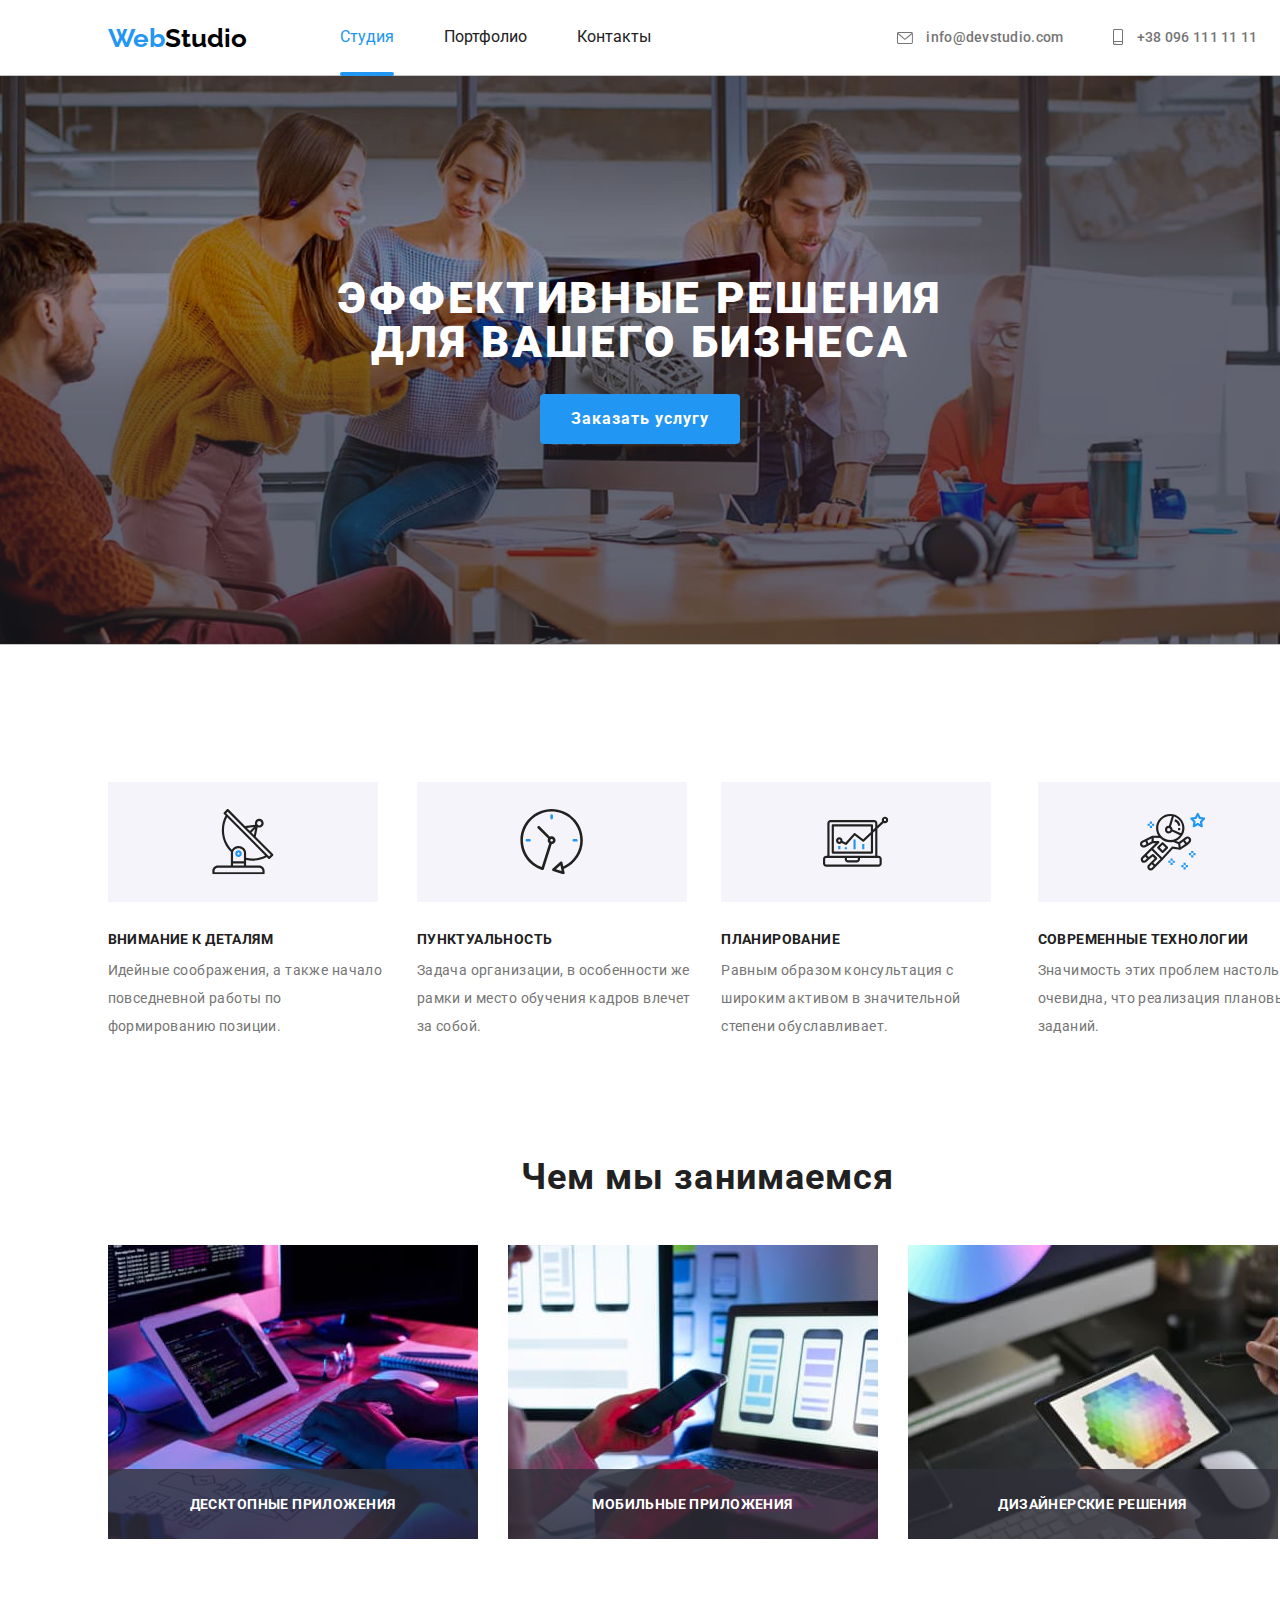
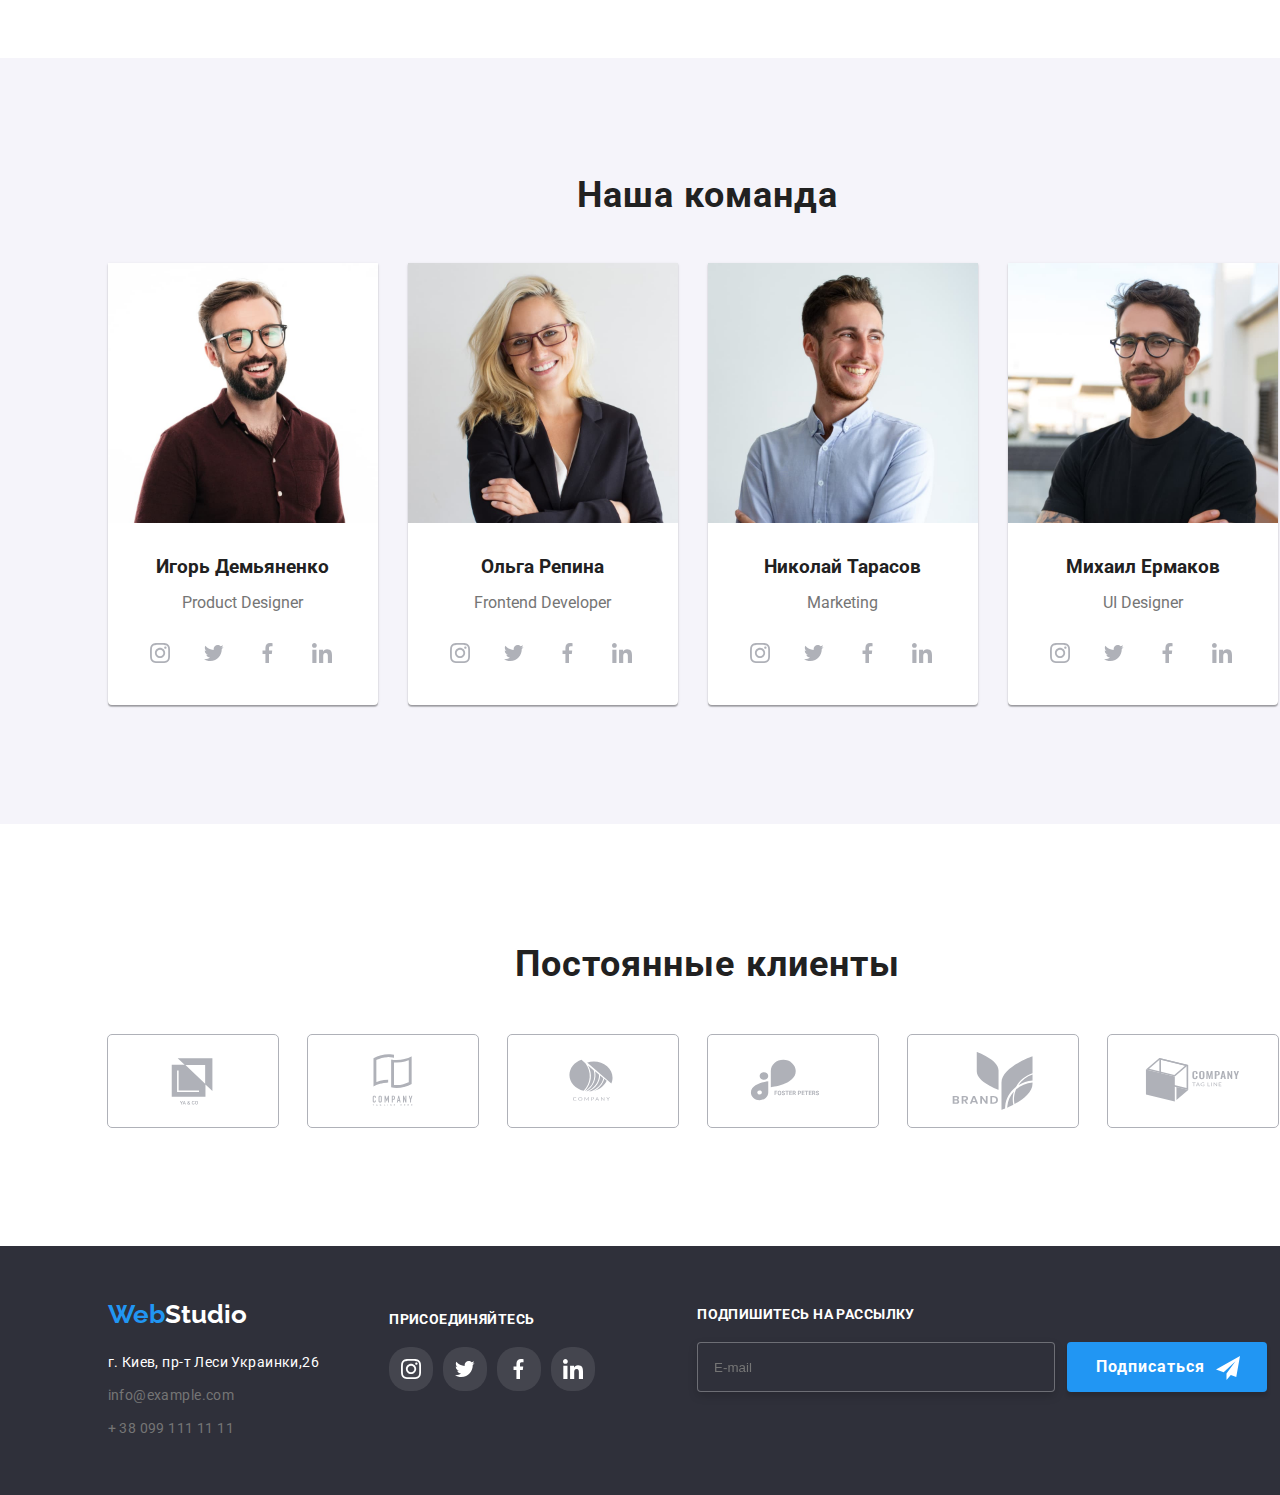
==== index.html @ a1c28020 "goit-markup-hw-06" ====
<!DOCTYPE html>
<html lang="en">

<head>
    <meta charset="UTF-8">
    <meta http-equiv="X-UA-Compatible" content="IE=edge">
    <meta name="viewport" content="width=device-width, initial-scale=1.0">
    <title>Document</title>
    <style>
        @import url('https://fonts.googleapis.com/css2?family=Oleo+Script+Swash+Caps&family=Oleo+Script:wght@400;700&family=Raleway:ital,wght@0,100;0,200;0,300;0,400;0,500;0,600;0,700;0,800;0,900;1,300&family=Roboto:wght@100;300;400;500;700;900&display=swap');
    </style>
    <link rel="stylesheet" href="./css/main.css">
    <link rel="stylesheet" href="./css/normalize.css">
</head>

<body>
    <header class="header">
        <div class="container header-container">
            <a class="het-logo logo" href="./index.html">Web<span class="accent">Studio</span></a>
            <nav class="nav">
                <ul class="het">
                    <li><a class="het-nav is-active-current" href="./index.html">Студия</a>
                    </li>
                    <li><a class="het-nav menu is-active" href="./portfolio.html">Портфолио</a>
                    </li>
                    <li><a class="het-nav menu is-active" href="">Контакты</a>
                    </li>
                </ul>
            </nav>

            <ul class="het-contacts">
                <li>
                    <a class="het-nav contacts" href="mailto:info@example.com">
                        <svg class="btn-icon">
                            <use class="icon-envelope" href="icon/symbol-defs.svg#icon-envelope">
                            </use>
                        </svg>
                        info@devstudio.com
                    </a>
                </li>
                <li>
                    <a class="het-nav contacts" href="tel:+380991111111">
                        <svg class="btn-icon-2">
                            <use class="icon-smartphone" href="icon/symbol-defs.svg#icon-smartphone">
                            </use>
                        </svg>
                        +38 096 111 11 11

                    </a>
                </li>
            </ul>

        </div>

    </header>

    <section class="teamwork">
        <div class="overlay">
            <h1 class="hero_title">Эффективные решения для вашего бизнеса</h1>
            <div class="button_bg">
                <button class="hero_button" type="button" data-modal-open>Заказать услугу</button>
            </div>
    </section>

    <section class="futures">
        <div class="container features-container">
            <ul class="features-list">
                <li class="features-item">
                    <div class="features-bg">
                        <svg class="features-icon">
                            <use href="icon/symbol-defs.svg#icon-antenna">

                            </use>
                        </svg>
                    </div>
                    <h2 class="features-title">Внимание к деталям</h2>
                    <p class="features-description">Идейные соображения, а также начало повседневной работы по
                        формированию позиции.</p>
                </li>
                <li class="features-item">
                    <div class="features-bg">
                        <svg class="features-icon">
                            <use href="icon/symbol-defs.svg#icon-clock">

                            </use>
                        </svg>
                    </div>
                    <h2 class="features-title">Пунктуальность</h2>
                    <p class="features-description">Задача организации, в особенности же рамки и место обучения кадров
                        влечет за собой.</p>
                </li>
                <li class="features-item">
                    <div class="features-bg">
                        <svg class="features-icon">
                            <use href="icon/symbol-defs.svg#icon-diagram">

                            </use>
                        </svg>
                    </div>
                    <h2 class="features-title">Планирование</h2>
                    <p class="features-description">Равным образом консультация с широким активом в значительной степени
                        обуславливает.</p>
                </li>
                <li class="features-item">
                    <div class="features-bg">
                        <svg class="features-icon">
                            <use href="icon/symbol-defs.svg#icon-astronaut">

                            </use>
                        </svg>
                    </div>
                    <h2 class="features-title">Современные технологии</h2>
                    <p class="features-description" data-modal-open>Значимость этих проблем настолько очевидна, что
                        реализация плановых заданий.</p>
                </li>
            </ul>
        </div>

    </section>

    <section class="images-work">
        <div class="container">
            <h2 class="images-title">Чем мы занимаемся</h2>

            <ul class="images-list">
                <li class="images-item">
                    <div class="images-relative">
                        <img class="img-list" src="./images/img7.jpg" width="370" height="294"
                            alt="Клацает по клавиатурке">
                        <h3 class="images-desc">ДЕСКТОПНЫЕ ПРИЛОЖЕНИЯ</h3>
                    </div>
                </li>
                <li class="images-item">
                    <div class="images-relative">
                        <img class="img-list" src="./images/img5.jpg" width="370" height="294"
                            alt="Отвечает Альтухам в инсте">
                        <h3 class="images-desc">МОБИЛЬНЫЕ ПРИЛОЖЕНИЯ</h3>
                    </div>
                </li>
                <li class="images-item">
                    <div class="images-relative">
                        <img class="img-list" src="./images/img6.jpg" width="370" height="294"
                            alt="Держит планшет с умным ебалом">
                        <h3 class="images-desc">ДИЗАЙНЕРСКИЕ РЕШЕНИЯ</h3>
                    </div>
                </li>
            </ul>
        </div>
    </section>

    <section class="work-heading">
        <div class="container">
            <h2 class="work-title">Наша команда</h2>
            <ul class="work-list">
                <li class="work-content">
                    <img class="img" src="./images/img1.jpg" alt="Игорь Демьяненко">
                    <h3 class="work-teacher">Игорь Демьяненко</h3>
                    <p class="activity"> Product Designer</p>
                    <ul class="work-panel">
                        <li class="network-bg">
                            <svg class="social-network-2">
                                <use href="icon/symbol-defs.svg#icon-instagram">

                                </use>
                            </svg>
                        </li>
                        <li class="network-bg">
                            <svg class="social-network-2">
                                <use href="icon/symbol-defs.svg#icon-twitter">

                                </use>
                            </svg>
                        </li>
                        <li class="network-bg">
                            <svg class="social-network-2">
                                <use href="icon/symbol-defs.svg#icon-facebook">

                                </use>
                            </svg>
                        </li>
                        <li class="network-bg">
                            <svg class="social-network-2">
                                <use href="icon/symbol-defs.svg#icon-in">

                                </use>
                            </svg>
                        </li>
                    </ul>
                </li>
                <li class="work-content">
                    <img class="img" src="./images/img2.jpg" alt="Ольга Репина">
                    <h3 class="work-teacher">Ольга Репина</h3>
                    <p class="activity">Frontend Developer</p>
                    <ul class="work-panel">
                        <li class="network-bg">
                            <svg class="social-network-2">
                                <use href="icon/symbol-defs.svg#icon-instagram">

                                </use>
                            </svg>
                        </li>
                        <li class="network-bg">
                            <svg class="social-network-2">
                                <use href="icon/symbol-defs.svg#icon-twitter">

                                </use>
                            </svg>
                        </li>
                        <li class="network-bg">
                            <svg class="social-network-2">
                                <use href="icon/symbol-defs.svg#icon-facebook">

                                </use>
                            </svg>
                        </li>
                        <li class="network-bg">
                            <svg class="social-network-2">
                                <use href="icon/symbol-defs.svg#icon-in">

                                </use>
                            </svg>
                        </li>
                    </ul>
                </li>
                <li class="work-content">
                    <img class="img" src="./images/img3.jpg" alt="Николай Тарасов">
                    <h3 class="work-teacher">Николай Тарасов</h3>
                    <p class="activity">Marketing</p>
                    <ul class="work-panel">
                        <li class="network-bg">
                            <svg class="social-network-2">
                                <use href="icon/symbol-defs.svg#icon-instagram">

                                </use>
                            </svg>
                        </li>
                        <li class="network-bg">
                            <svg class="social-network-2">
                                <use href="icon/symbol-defs.svg#icon-twitter">

                                </use>
                            </svg>
                        </li>
                        <li class="network-bg">
                            <svg class="social-network-2">
                                <use href="icon/symbol-defs.svg#icon-facebook">

                                </use>
                            </svg>
                        </li>
                        <li class="network-bg">
                            <svg class="social-network-2">
                                <use href="icon/symbol-defs.svg#icon-in">

                                </use>
                            </svg>
                        </li>
                    </ul>
                </li>
                <li class="work-content">
                    <img class="img" src="./images/img4.jpg" alt="Михаил Ермаков">
                    <h3 class="work-teacher">Михаил Ермаков</h3>
                    <p class="activity">UI Designer</p>
                    <ul class="work-panel">
                        <li class="network-bg">
                            <svg class="social-network-2">
                                <use href="icon/symbol-defs.svg#icon-instagram">

                                </use>
                            </svg>
                        </li>
                        <li class="network-bg">
                            <svg class="social-network-2">
                                <use href="icon/symbol-defs.svg#icon-twitter">

                                </use>
                            </svg>
                        </li>
                        <li class="network-bg">
                            <svg class="social-network-2">
                                <use href="icon/symbol-defs.svg#icon-facebook">

                                </use>
                            </svg>
                        </li>
                        <li class="network-bg">
                            <svg class="social-network-2">
                                <use href="icon/symbol-defs.svg#icon-in">

                                </use>
                            </svg>
                        </li>
                    </ul>
                </li>
            </ul>
        </div>
    </section>

    <section>
        <div class="container">
            <h2 class="customer">Постоянные клиенты</h2>
            <ul class="customer-list">
                <li class="customer-icon">
                    <svg class="button-icon">
                        <use href="icon/symbol-defs.svg#icon-yaco">

                        </use>
                    </svg>
                </li>
                <li class="customer-icon">
                    <svg class="button-icon">
                        <use href="icon/symbol-defs.svg#icon-company">

                        </use>
                    </svg>
                </li>
                <li class="customer-icon">
                    <svg class="button-icon">
                        <use href="icon/symbol-defs.svg#icon-company2">

                        </use>
                    </svg>
                </li>
                <li class="customer-icon">
                    <svg class="button-icon">
                        <use href="icon/symbol-defs.svg#icon-foster">

                        </use>
                    </svg>
                </li>
                <li class="customer-icon">
                    <svg class="button-icon">
                        <use href="icon/symbol-defs.svg#icon-group">

                        </use>
                    </svg>
                </li>
                <li class="customer-icon">
                    <svg class="button-icon">
                        <use href="icon/symbol-defs.svg#icon-brand">

                        </use>
                    </svg>
                </li>
            </ul>
        </div>
    </section>
    <footer class=" footer">
        <div class="container container-footer">
            <address class="wrapper-network">
                <ul class="wrapper-box">
                    <li class="wrapper-inc">
                        <a class="logo_wrapper" href="./index.html">Web<span class="accent_title">Studio</span></a>
                    </li>
                    <li class="wrapper-botton">
                        <a class="wrapper_item"
                            href="https://www.google.com/maps/place/бул.+Леси+Украинки,+26,+Киев,+02000/@50.4265807,30.5383858,17z/data=!3m1!4b1!4m5!3m4!1s0x40d4cf0e033ecbe9:0x57a4dffefec77da0!8m2!3d50.4265807!4d30.5383858">г.
                            Киев, пр-т Леси Украинки,26</a>
                    </li>
                    <li class="wrapper-botton">
                        <a class="wrapper" href="mailto:info@example.com">info@example.com</a>
                    </li>
                    <li class="wrapper-botton">
                        <a class="wrapper" href="tel:+380991111111">+ 38 099 111 11 11</a>
                    </li>
                </ul>
            </address>
            <div class="agitation-panel">
                <h2 class="agitation">ПРИСОЕДИНЯЙТЕСЬ</h2>
                <ul class="social-panel">
                    <li class="network-bg">
                        <svg class="social-network">
                            <use href="icon/symbol-defs.svg#icon-instagram">

                            </use>
                        </svg>
                    </li>
                    <li class="network-bg">
                        <svg class="social-network">
                            <use href="icon/symbol-defs.svg#icon-twitter">

                            </use>
                        </svg>
                    </li>
                    <li class="network-bg">
                        <svg class="social-network">
                            <use href="icon/symbol-defs.svg#icon-facebook">

                            </use>
                        </svg>
                    </li>
                    <li class="network-bg">
                        <svg class="social-network">
                            <use href="icon/symbol-defs.svg#icon-in">

                            </use>
                        </svg>
                    </li>
                </ul>
            </div>
            <form class="speaker-form">
                <p class="mailing-list">Подпишитесь на рассылку</p>
                <div class="mailing-sub">
                    <label for="email"></label>
                    <input class="gmail" type="email" name="email" id="email" placeholder="E-mail" />

                    <div class="form-sub">
                        <button class="subscription" type="submit">Подписаться</button>
                        <svg class="icon-mailing-sub">
                            <use href="icon/symbol-defs.svg#icon-send">

                            </use>
                        </svg>
                    </div>
                </div>
            </form>
        </div>
    </footer>
    <div class="backdrop is-hidden" data-modal>
        <div class="modal">
            <button class="button-modal-position">

                <svg class="button-modal" data-modal-close>

                    <use class="close-modal" href="icon/symbol-defs.svg#icon-close">

                    </use>

                </svg>

            </button>
            <form class="js-speaker-form" autocomplete="on">
                <h2 class="speaker-title">Оставьте свои данные, мы вам перезвоним</h2>
                <div class="speaker-data">
                    <div class="form-field">
                        <label class="form-subtitle" for="name">Имя</label>
                        <input type="text" name="name" id="name" />
                        <svg class="position-relative">
                            <use class="speaker-icon" href="icon/symbol-defs.svg#icon-person-black"></use>
                        </svg>
                    </div>
                    <div class="form-field">
                        <label class="form-subtitle" for="tel">Телефон</label>
                        <input type="tel" name="tel" id="tel" />
                        <svg class="position-relative">
                            <use class="speaker-icon" href="icon/symbol-defs.svg#icon-phone-black"></use>
                        </svg>
                    </div>
                    <div class="form-field">
                        <label class="form-subtitle" for="email">Почта</label>
                        <input type="email" name="email" id="email" />
                        <svg class="position-relative">
                            <use class="speaker-icon" href="icon/symbol-defs.svg#icon-email-black"></use>
                        </svg>
                    </div>
                    <div class="form-field">
                        <label class="form-subtitle" for="comment">Комментарий</label>
                        <textarea name="comment" id="comment" rows="5" placeholder="Введите текст"></textarea>
                    </div>
                </div>
                <div class="form-policy">

                    <label class="policy" for="policy">Соглашаюсь с рассылкой и принимаю <span class="policy-accent">
                            Условия договора</span>
                        <input class="checkbox" type="checkbox" name="policy" id="policy" />
                        <svg class="policy-mark">
                            <use href="icon/symbol-defs.svg#icon-vector">

                            </use>
                        </svg>
                    </label>
                </div>
                <div class="form-submit">
                    <button class="submit" type="submit">Отправить</button>
                </div>
            </form>
        </div>
    </div>
    <script src="./js/modal.js"></script>
    <script src="./js/speaker-form.js"></script>
</body>

</html>
---- css/main.css ----
body {
    background-color: #FFFFFF;

}

/* container */
.container {
    margin-left: auto;
    margin-right: auto;
    width: 1200px;
    padding-top: 25px;
    padding-bottom: 25px;
    margin-left: 107.5px;
    margin-right: 107.5px;
}

/* button */
button {
    cursor: pointer;
}

.is-active-current {
    color: #2196F3;
    font-family: 'Roboto';
    position: relative;
    margin-right: 50px;
}

.is-active-current::after {
    position: absolute;
    content: "";
    width: 100%;
    height: 4px;
    left: 0px;
    top: 45px;
    background: #2196F3;
    border-radius: 2px;
}

.is-active {
    color: #2196F3;
    font-family: 'Roboto';
    position: relative;
    margin-right: 50px;
}

.is-active::after {
    position: absolute;
    content: "";
    width: 100%;
    height: 4px;
    left: 0px;
    top: 45px;
    opacity: 0;
    background: #2196F3;
    border-radius: 2px;
    transform: scaleX(0);
    transition: transform 250ms cubic-bezier(0.4, 0, 0.2, 1);
}

.is-active:hover::after {
    opacity: 1;
    transform: scaleX(1);
}

.hero_button {
    font-family: 'Roboto';
    font-style: normal;
    font-weight: 700;
    font-size: 16px;
    line-height: 2;
    letter-spacing: 0.06em;
    margin: 0 auto;
    color: #FFFFFF;
    display: block;
    background-color: #2196F3;
    border-radius: 4px;
    width: 200px;
    height: 50px;
}

.hero_button:hover {
    background-color: #188CE8;
    transition-duration: 250ms;
    transition-timing-function: cubic-bezier(0.4, 0, 0.2, 1)
}

.backdrop {
    position: fixed;
    width: 100%;
    height: 100%;
    left: 0px;
    top: 0px;

    background: rgba(0, 0, 0, 0.2);
    transition: opacity 500ms cubic-bezier(0.4, 0, 0.2, 1);

}

.backdrop.is-hidden {
    opacity: 0;
    pointer-events: none;
    transition: opacity 500ms cubic-bezier(0.4, 0, 0.2, 1);
}

.modal {
    position: absolute;
    transform: translate(-20%, -20%);
    width: 528px;
    height: 581px;
    left: 536px;
    top: 221px;
    background-color: #FFFFFF;
}

.button-modal {
    box-sizing: border-box;

    width: 30px;
    height: 30px;

    padding-top: 6px;
    background: #FFFFFF;
    border: 1px solid rgba(0, 0, 0, 0.1);
    border-radius: 20px;
}

.button-modal {
    fill: #000000;
}

.button-modal:hover {
    fill: #2196F3;
}

.button-modal-position {
    position: absolute;
    right: 0%;
    margin-top: 8px;
    margin-right: 8px;
    background-color: #FFFFFF;
    border-radius: 20px;
}

.btn-icon {
    width: 16px;
    height: 12px;
    cursor: pointer;
    margin-right: 10px;
    margin-bottom: -2px;

    fill: #757575
}

.btn-icon:hover {
    fill: #2196F3;
    transition-duration: 250ms;
    transition-timing-function: cubic-bezier(0.4, 0, 0.2, 1)
}

.btn-icon-2 {
    width: 10px;
    height: 16px;
    cursor: pointer;
    margin-right: 10px;
    margin-bottom: -3px;

    fill: #757575;
}

.btn-icon-2:hover {
    fill: #2196F3;
    transition-duration: 250ms;
    transition-timing-function: cubic-bezier(0.4, 0, 0.2, 1)
}

.logo {
    font-family: 'Raleway';
    font-weight: 700;
    font-size: 26px;
    line-height: 1;
    text-decoration: none;
    color: #2196F3;
}

.accent {
    text-decoration: none;
    color: black;
}

.het {
    display: flex;
}

.header-container {
    display: flex;
}

.het-logo {
    margin-right: 93px;

}

.het-contacts {
    display: flex;
    margin-left: auto;
}

/* title */
.accent_title {
    text-decoration: none;
    color: #FFFFFF;
}

.hero_title {
    font-family: 'Roboto';
    text-align: center;
    font-weight: 900;
    font-size: 44px;
    line-height: 1;
    letter-spacing: 0.06em;
    text-transform: uppercase;
    color: #FFFFFF;
    padding-bottom: 30px;
    margin: 0 auto;
    width: 696px;
}

.teamwork {
    outline: 1px solid #C4C4C4;
    background-color: #2F303A;
    background-image: url("../images/Img-bg.jpg");
    background-repeat: no-repeat;
    background-position: center;
    background-size: cover;
    box-shadow: -200px -93px 74px 200px rgba(47, 48, 58, 0.42) inset;
    -webkit-box-shadow: -200px -93px 74px 200px rgba(47, 48, 58, 0.42) inset;
    -moz-box-shadow: -200px -93px 74px 200px rgba(47, 48, 58, 0.42) inset;
}

.overlay {
    width: 100%;
    padding: 200px 0px;
}

.features-title {
    font-family: 'Roboto';
    font-weight: 700;
    font-size: 14px;
    line-height: 1;
    letter-spacing: 0.03em;
    text-transform: uppercase;
    text-decoration: none;
    color: #212121;
    margin-bottom: 10px;
}

.features-description {
    font-family: 'Roboto';
    font-weight: 400;
    font-size: 14px;
    line-height: 2;
    letter-spacing: 0.03em;
    text-decoration: none;
    color: #757575;
}

.features-bg {
    display: flex;
    justify-content: center;
    align-items: center;
    cursor: pointer;
    width: 270px;
    height: 120px;
    margin-bottom: 30px;
    background-color: #F5F4FA;
}

.features-bg:focus {
    fill: #2196F3;
    transition-duration: 250ms;
    transition-timing-function: cubic-bezier(0.4, 0, 0.2, 1)
}

.features-icon {
    width: 65.32px;
    height: 65.32px;

}

.features-list {
    display: flex;
    padding-top: 113px;
}

.features-container {
    padding-bottom: 94px;
}

.features-item:not( :first-child) {
    margin-left: 30px;
}

.agitation {
    font-family: 'Roboto';
    font-weight: 700;
    font-size: 14px;
    line-height: 16px;
    letter-spacing: 0.03em;
    color: #FFFFFF;
    margin-bottom: 20px;
}

.agitation-panel {
    padding-top: 40px;
    padding-left: 70px;
}

.container-footer {
    display: flex;
}

.network-bg {
    background: rgba(255, 255, 255, 0.1);
    border-radius: 20px;
    width: 44px;
    height: 44px;
    margin-right: 10px;
    display: flex;
    justify-content: center;
    align-items: center;
    cursor: pointer;
}

.network-bg:hover {
    background-color: #2196F3;
    transition-duration: 250ms;
    transition-timing-function: cubic-bezier(0.4, 0, 0.2, 1)
}

.network-bg:hover .social-network-2 {
    fill: #FFFFFF;
    transition-duration: 250ms;
    transition-timing-function: cubic-bezier(0.4, 0, 0.2, 1)
}

.social-network-2:hover {
    fill: #FFFFFF;
    transition-duration: 250ms;
    transition-timing-function: cubic-bezier(0.4, 0, 0.2, 1)
}

.social-network {
    width: 20px;
    height: 20px;
    fill: #FFFFFF;
}

.social-network-2 {
    width: 20px;
    height: 20px;
    fill: #AFB1B8;
}

.work-panel {
    display: flex;
    padding-top: 16px;
    padding-left: 30px;
}

.social-panel {
    display: flex;
}

.wrapper-network {
    display: flex;
}

/* section */
.customer {
    font-family: 'Roboto';
    font-weight: 700;
    font-size: 36px;
    line-height: 42px;
    text-align: center;
    letter-spacing: 0.03em;

    color: #212121;
    padding-top: 94px;
    padding-bottom: 50px;
}

.customer-list {
    display: flex;
    margin-bottom: 94px;
    cursor: pointer;
    justify-content: center;
}

.button-icon {
    width: 106px;
    height: 60px;
    fill: #AFB1B8;
}

.customer-icon {
    outline: 1px solid #AFB1B8;
    border-radius: 4px;
    width: 170px;
    height: 92px;
    margin-right: 30px;
    display: flex;
    justify-content: center;
    align-items: center;
    cursor: pointer;
}

.customer-icon:hover .button-icon {
    fill: #2196F3;
    transition-duration: 250ms;
    transition-timing-function: cubic-bezier(0.4, 0, 0.2, 1)
}

.button-icon:hover {
    fill: #2196F3;
    transition-duration: 250ms;
    transition-timing-function: cubic-bezier(0.4, 0, 0.2, 1)
}

.customer-icon:hover {
    outline: 1px solid #2196F3;
    transition-duration: 250ms;
    transition-timing-function: cubic-bezier(0.4, 0, 0.2, 1)
}

.menu {
    font-family: 'Roboto';
    color: #212121;
    position: relative;
    margin-right: 50px;
}

.work-title {
    font-family: 'Roboto';
    font-weight: 700;
    font-size: 36px;
    line-height: 1;
    text-align: center;
    letter-spacing: 0.03em;
    text-decoration: none;

    color: #212121;
    margin-bottom: 50px;
    padding-top: 94px;
}

.work-list {
    display: flex;
    justify-content: center;
}

.work-heading {
    background-color: #F5F4FA;
}

.work-content {
    margin-right: 30px;
    margin-bottom: 94px;
    text-align: center;

}

.work-content {
    padding-bottom: 30px;
    background: #FFFFFF;
    box-shadow: 0px 1px 3px rgba(0, 0, 0, 0.12), 0px 1px 1px rgba(0, 0, 0, 0.14), 0px 2px 1px rgba(0, 0, 0, 0.2);
    border-radius: 0px 0px 4px 4px;
}

/* list */
.work-teacher {
    font-family: 'Roboto';
    color: #212121;
    margin-top: 30px;
}

/* item */
.activity {
    font-family: 'Roboto';
    color: #757575;
    margin-top: 10px;
}

/* img */
.img {
    width: 270px;
    height: 260px;
}

.images-item {
    margin-right: 30px;
}

.images-relative {
    position: relative;
}

.images-list {
    display: flex;
    justify-content: center;
}

.images-work {
    padding-bottom: 94px;
}

.images-desc {
    font-family: 'Roboto';
    font-weight: 700;
    font-size: 14px;
    line-height: 16px;
    text-align: center;
    letter-spacing: 0.03em;
    text-transform: uppercase;
    color: #FFFFFF;
    padding-top: 27px;
    padding-bottom: 27px;
    background: rgba(47, 48, 58, 0.8);
    width: 370px;
    height: 70px;
    position: absolute;
    bottom: 0px;

}

.images-title {
    font-family: 'Roboto';
    font-weight: 700;
    font-size: 36px;
    line-height: 1;
    text-align: center;
    letter-spacing: 0.03em;
    text-decoration: none;

    color: #212121;
    margin-bottom: 50px;
}

/* header */
.contacts {
    font-family: 'Roboto';
    font-weight: 500;
    font-size: 14px;
    line-height: 1;
    letter-spacing: 0.02em;
    color: #757575;
    margin-right: 50px;
}

.menu:hover {
    color: #2196F3;
    transition-duration: 250ms;
    transition-timing-function: cubic-bezier(0.4, 0, 0.2, 1)
}

.het-nav:hover {
    color: #2196F3;
    transition-duration: 250ms;
    transition-timing-function: cubic-bezier(0.4, 0, 0.2, 1)
}

.het-nav:hover .btn-icon {
    fill: #2196F3;
    color: #2196F3;
    transition-duration: 250ms;
    transition-timing-function: cubic-bezier(0.4, 0, 0.2, 1)
}

.het-nav:hover .btn-icon-2 {
    fill: #2196F3;
    color: #2196F3;
    transition-duration: 250ms;
    transition-timing-function: cubic-bezier(0.4, 0, 0.2, 1)
}

/* wrapper */
.wrapper {
    font-family: 'Roboto';
    font-weight: 400;
    font-size: 14px;
    line-height: 2px;
    letter-spacing: 0.03em;
    color: #757575;
}

.wrapper_item {
    font-family: 'Roboto';
    font-weight: 400;
    font-size: 14px;
    line-height: 24px;
    letter-spacing: 0.03em;
    color: #FFFFFF;
}

.wrapper:hover {
    color: #2196F3;
    transition-duration: 250ms;
    transition-timing-function: cubic-bezier(0.4, 0, 0.2, 1)
}

.logo_wrapper {
    font-family: 'Raleway';
    font-weight: 700;
    font-size: 26px;
    line-height: 1;
    text-decoration: none;
    color: #2196F3;
}

.wrapper-botton {
    margin-top: 9px;
}

.wrapper-inc {
    margin-bottom: 20px;
}

.wrapper-box {
    margin-top: 30px;
    margin-bottom: 30px;
}

/* footer */
.footer {
    background-color: #2F303A;
}

address {
    font-style: normal;
}

.js-speaker-form {
    width: 448px;
    height: 342px;
    margin-left: 40px;
    margin-right: 40px;
}

.speaker-title {
    font-family: 'Roboto';
    font-weight: 700;
    font-size: 20px;
    line-height: 23px;
    text-align: center;
    letter-spacing: 0.03em;
    padding-top: 40px;
    padding-bottom: 12px;
    color: #212121;

}

textarea {
    resize: none;
}

.form-field {
    margin-bottom: 10px;
    display: flex;
    flex-direction: column;
    position: relative;
}

.form-field input {
    width: 448px;
    height: 40px;
    padding-left: 42px;
    border: 1px solid rgba(33, 33, 33, 0.2);
    border-radius: 4px;
}



.form-field textarea:focus {
    outline: 1px solid #2196F3;
}

.form-field input:focus {
    outline: 1px solid #2196F3;

}

.form-field input:focus~.position-relative {
    outline: 0px solid #2196F3;
    fill: #2196F3;
}

.form-field textarea {
    font-family: 'Roboto';
    width: 448px;
    height: 120px;
    padding-left: 16px;
    padding-top: 12px;

    outline: 0px;
    border: 1px solid rgba(33, 33, 33, 0.2);
    border-radius: 4px;
}

.position-relative {
    position: absolute;
    display: inline-block;
    width: 18px;
    height: 18px;
    top: 50%;
    left: 12px;
}

.form-policy {
    padding-top: 10px;
    padding-bottom: 30px;

}

.form-subtitle {
    font-family: 'Roboto';
    font-style: normal;
    font-weight: 400;
    font-size: 12px;
    line-height: 14px;
    letter-spacing: 0.01em;
    color: #757575;
    padding-bottom: 4px;

}

.form-submit {
    width: 200px;
    height: 50px;
    display: flex;
    padding-left: 56px;
    margin-left: 29%;
    margin-top: 25px;

    background: #2196F3;
    box-shadow: 0px 4px 4px rgba(0, 0, 0, 0.15);
    border-radius: 4px;
    cursor: pointer;
}

.policy-mark {
    width: 16px;
    height: 15px;
    margin-right: 7px;
    margin-left: 15px;

    border-radius: 2px;
    border: 2px solid #212121;
    display: inline-block;
    cursor: pointer;
    position: absolute;
    left: -35px;
    top: 3px;
    transition-duration: 500ms;
    transition-timing-function: cubic-bezier(0.4, 0, 0.2, 1)
}

.checkbox {
    position: absolute;
    left: 30px;
    appearance: none;
}

.checkbox:checked+.policy-mark {
    width: 16px;
    height: 15px;
    margin-right: 7px;
    margin-left: 15px;

    background: #2196F3;
    border-radius: 2px;
    border: 2px solid #2196F3;
    display: inline-block;
    cursor: pointer;
    position: absolute;
    left: -35px;
    top: 3px;
    transition-duration: 500ms;
    transition-timing-function: cubic-bezier(0.4, 0, 0.2, 1)
}

.form-submit:hover {
    background-color: #188CE8;
    transition-duration: 250ms;
    transition-timing-function: cubic-bezier(0.4, 0, 0.2, 1)
}

.submit {
    font-family: 'Roboto';
    font-weight: 700;
    font-size: 16px;
    line-height: 30px;

    display: flex;
    align-items: center;
    text-align: center;
    letter-spacing: 0.06em;

    color: #FFFFFF;
}

.policy {
    font-family: 'Roboto';
    font-weight: 400;
    font-size: 14px;
    line-height: 24px;
    cursor: pointer;
    margin-left: 40px;
    position: absolute;

    letter-spacing: 0.03em;

    color: #757575;
}

.policy-accent {
    font-family: 'Roboto';
    font-weight: 400;
    font-size: 14px;
    line-height: 24px;
    letter-spacing: 0.03em;
    text-decoration-line: underline;

    cursor: pointer;
    color: #2196F3;
}

.speaker-form {
    margin-top: 35px;
    margin-left: 92px;
    display: flex;
    flex-direction: column;
}

.mailing-list {
    font-family: 'Roboto';
    font-weight: 700;
    font-size: 14px;
    line-height: 16px;
    letter-spacing: 0.03em;
    text-transform: uppercase;
    padding-bottom: 20px;


    color: #FFFFFF;
}

.gmail {
    width: 358px;
    height: 50px;
    padding-left: 16px;
    background: #2F303A;
    border: 1px solid rgba(255, 255, 255, 0.3);
    filter: drop-shadow(0px 4px 4px rgba(0, 0, 0, 0.15));
    border-radius: 4px;
    outline: 0px;
    color: rgba(255, 255, 255, 0.6);
}

.icon-mailing-sub {
    width: 24px;
    height: 24px;
    display: flex;
    margin-left: 70%;
    margin-top: -15%;
}

.subscription {
    font-family: 'Roboto';
    font-weight: 700;
    font-size: 16px;
    line-height: 30px;

    display: flex;
    align-items: center;
    text-align: center;
    letter-spacing: 0.06em;

    color: #FFFFFF;
}

.mailing-sub {
    display: flex;
}

.form-sub {
    width: 200px;
    height: 50px;
    padding-left: 29px;
    padding-top: 10px;
    margin-left: 12px;

    background: #2196F3;
    box-shadow: 0px 4px 4px rgba(0, 0, 0, 0.15);
    border-radius: 4px;
    cursor: pointer;
}

.form-sub:hover {
    background-color: #188CE8;
    transition-duration: 250ms;
    transition-timing-function: cubic-bezier(0.4, 0, 0.2, 1)
}
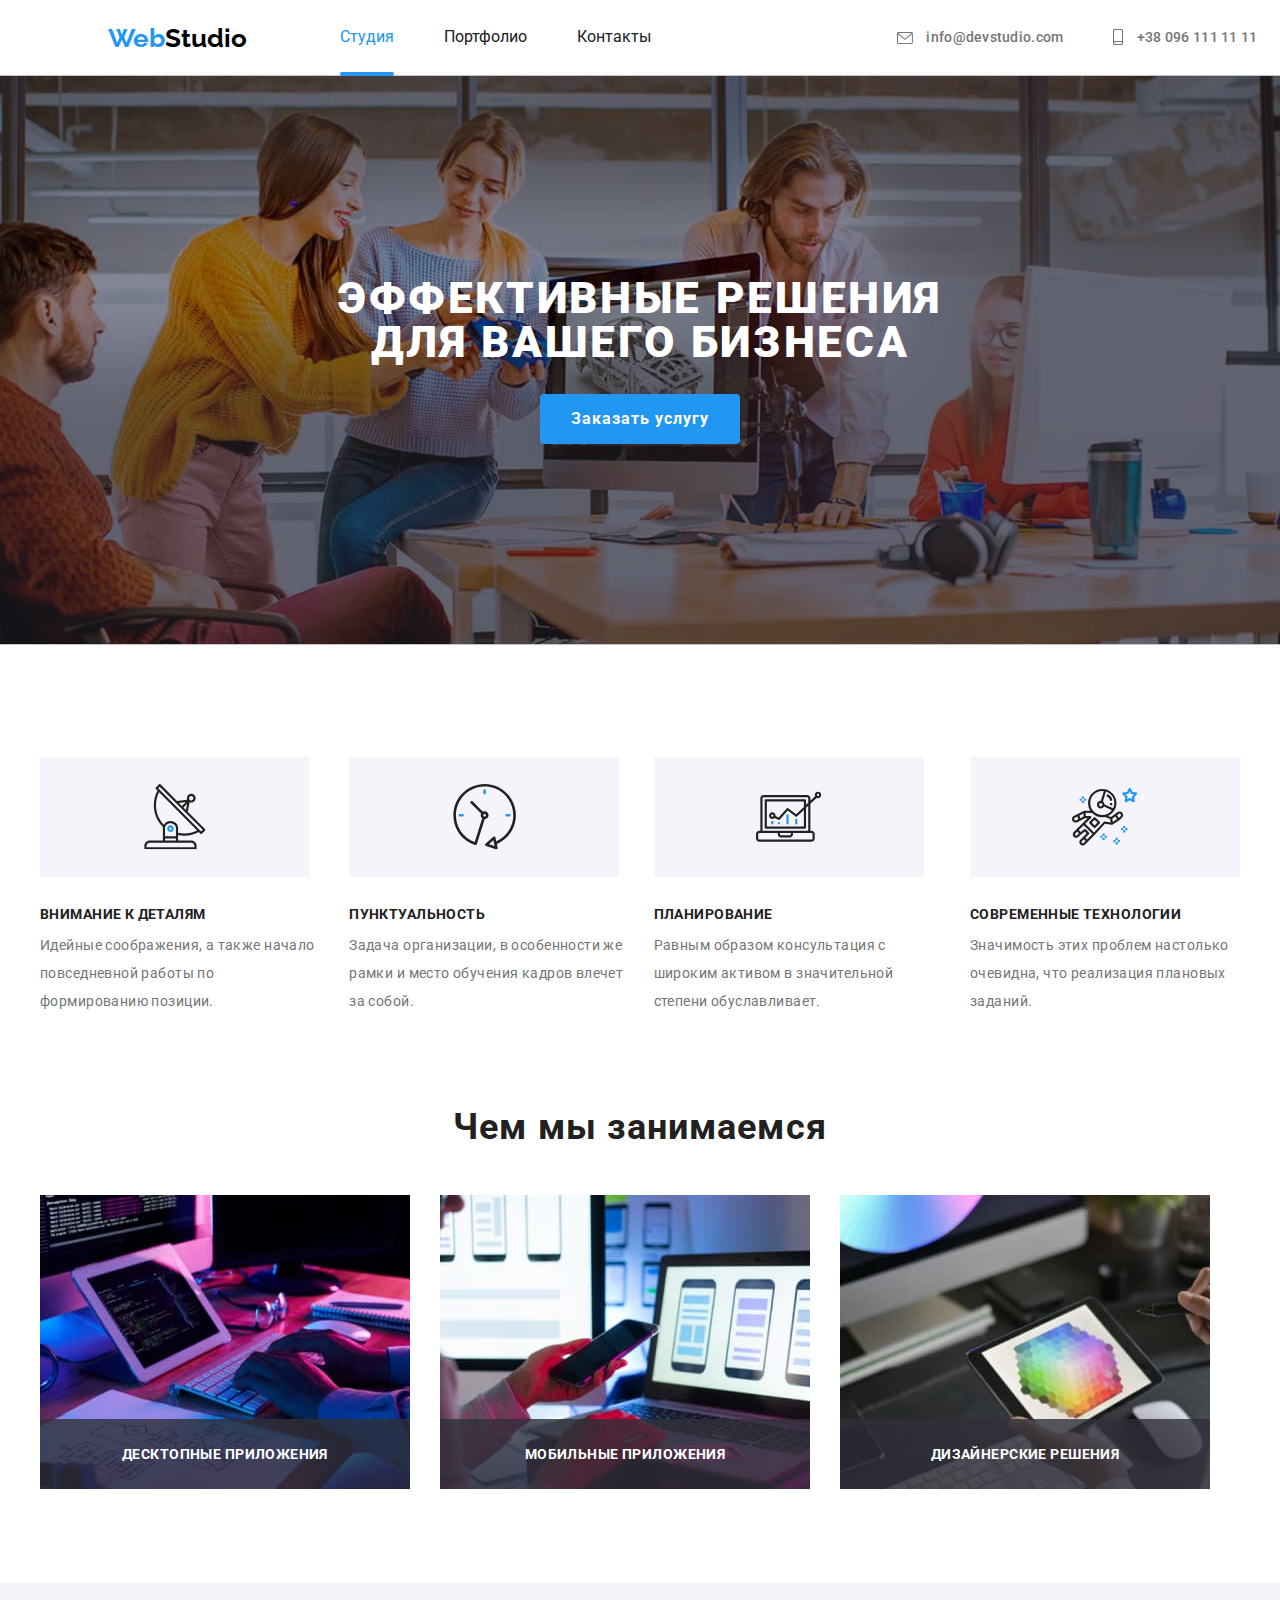
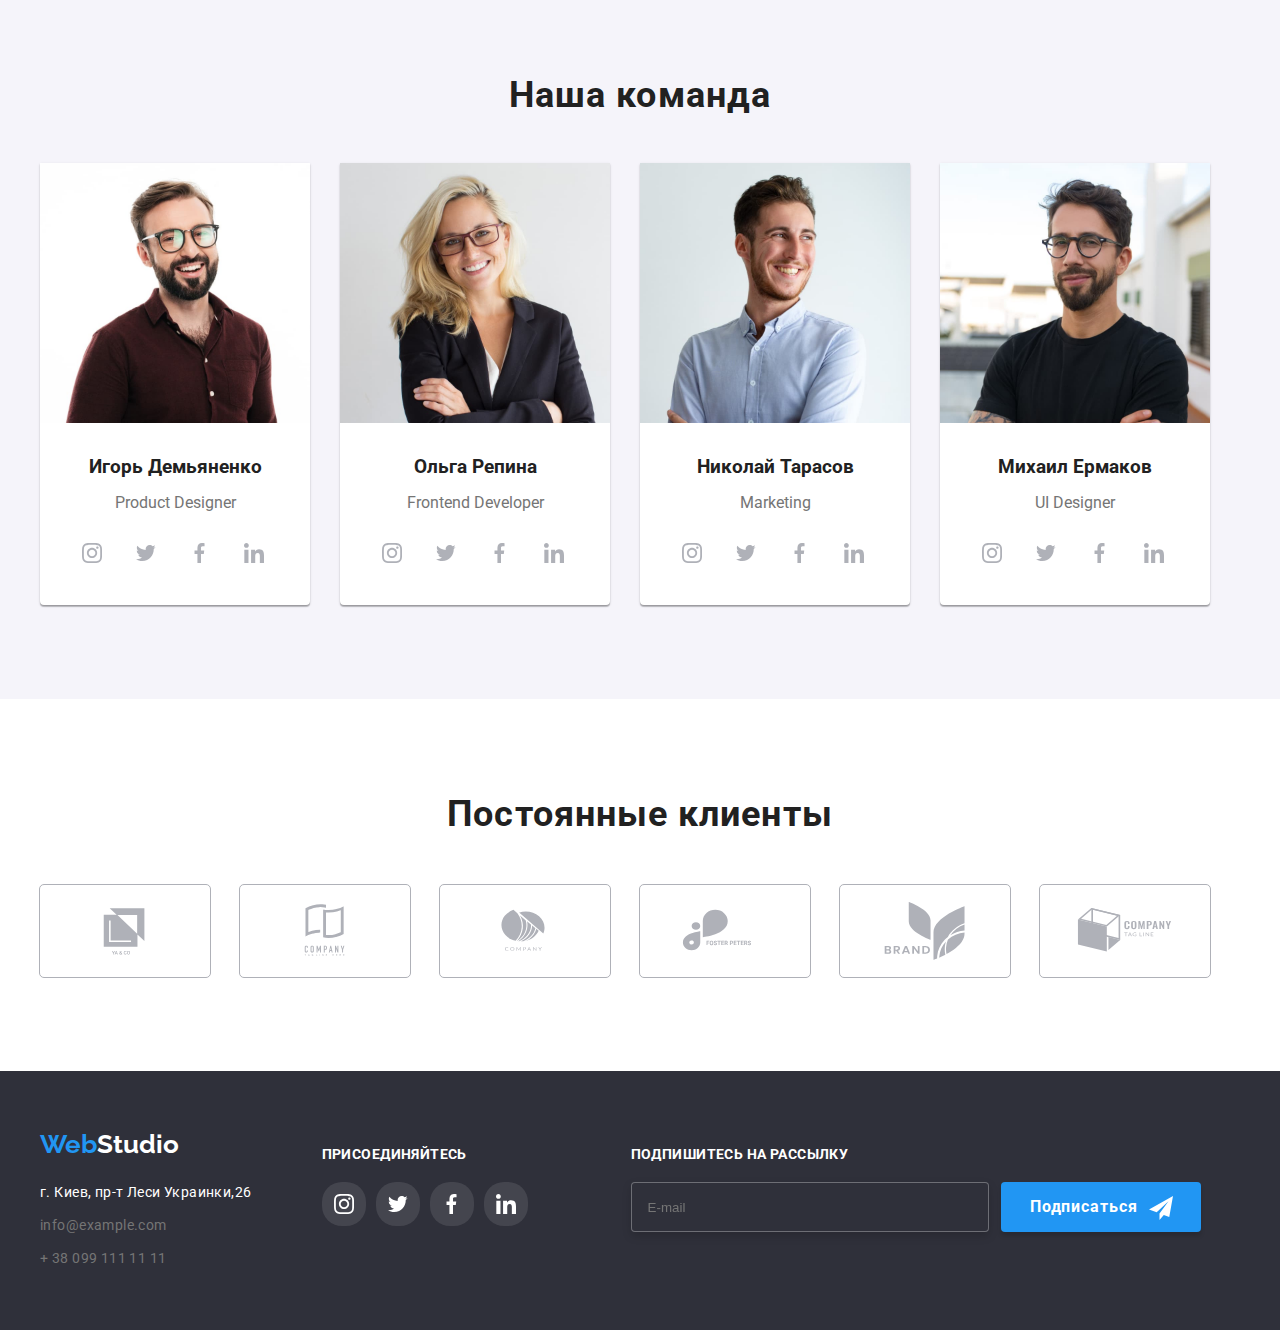
==== commit 43e5aaa0: "goit-markup-hw-06 new" ====
--- a/index.html
+++ b/index.html
@@ -401,8 +401,8 @@
             <form class="speaker-form">
                 <p class="mailing-list">Подпишитесь на рассылку</p>
                 <div class="mailing-sub">
-                    <label for="email"></label>
-                    <input class="gmail" type="email" name="email" id="email" placeholder="E-mail" />
+                    <label for="form-email"></label>
+                    <input class="gmail" type="email" name="email" id="form-email" placeholder="E-mail" />
 
                     <div class="form-sub">
                         <button class="subscription" type="submit">Подписаться</button>
--- a/css/main.css
+++ b/css/main.css
@@ -8,10 +8,6 @@
     margin-left: auto;
     margin-right: auto;
     width: 1200px;
-    padding-top: 25px;
-    padding-bottom: 25px;
-    margin-left: 107.5px;
-    margin-right: 107.5px;
 }
 
 /* button */
@@ -194,6 +190,10 @@
 
 .header-container {
     display: flex;
+    padding-top: 25px;
+    padding-bottom: 25px;
+    margin-left: 107.5px;
+    margin-right: 107.5px;
 }
 
 .het-logo {
@@ -312,8 +312,8 @@
 }
 
 .agitation-panel {
-    padding-top: 40px;
-    padding-left: 70px;
+    margin-top: 75px;
+    margin-left: 70px;
 }
 
 .container-footer {
@@ -626,8 +626,8 @@
 }
 
 .wrapper-box {
-    margin-top: 30px;
-    margin-bottom: 30px;
+    margin-top: 60px;
+    margin-bottom: 60px;
 }
 
 /* footer */
@@ -835,8 +835,8 @@
 }
 
 .speaker-form {
-    margin-top: 35px;
-    margin-left: 92px;
+    margin-top: 75px;
+    margin-left: 93px;
     display: flex;
     flex-direction: column;
 }
